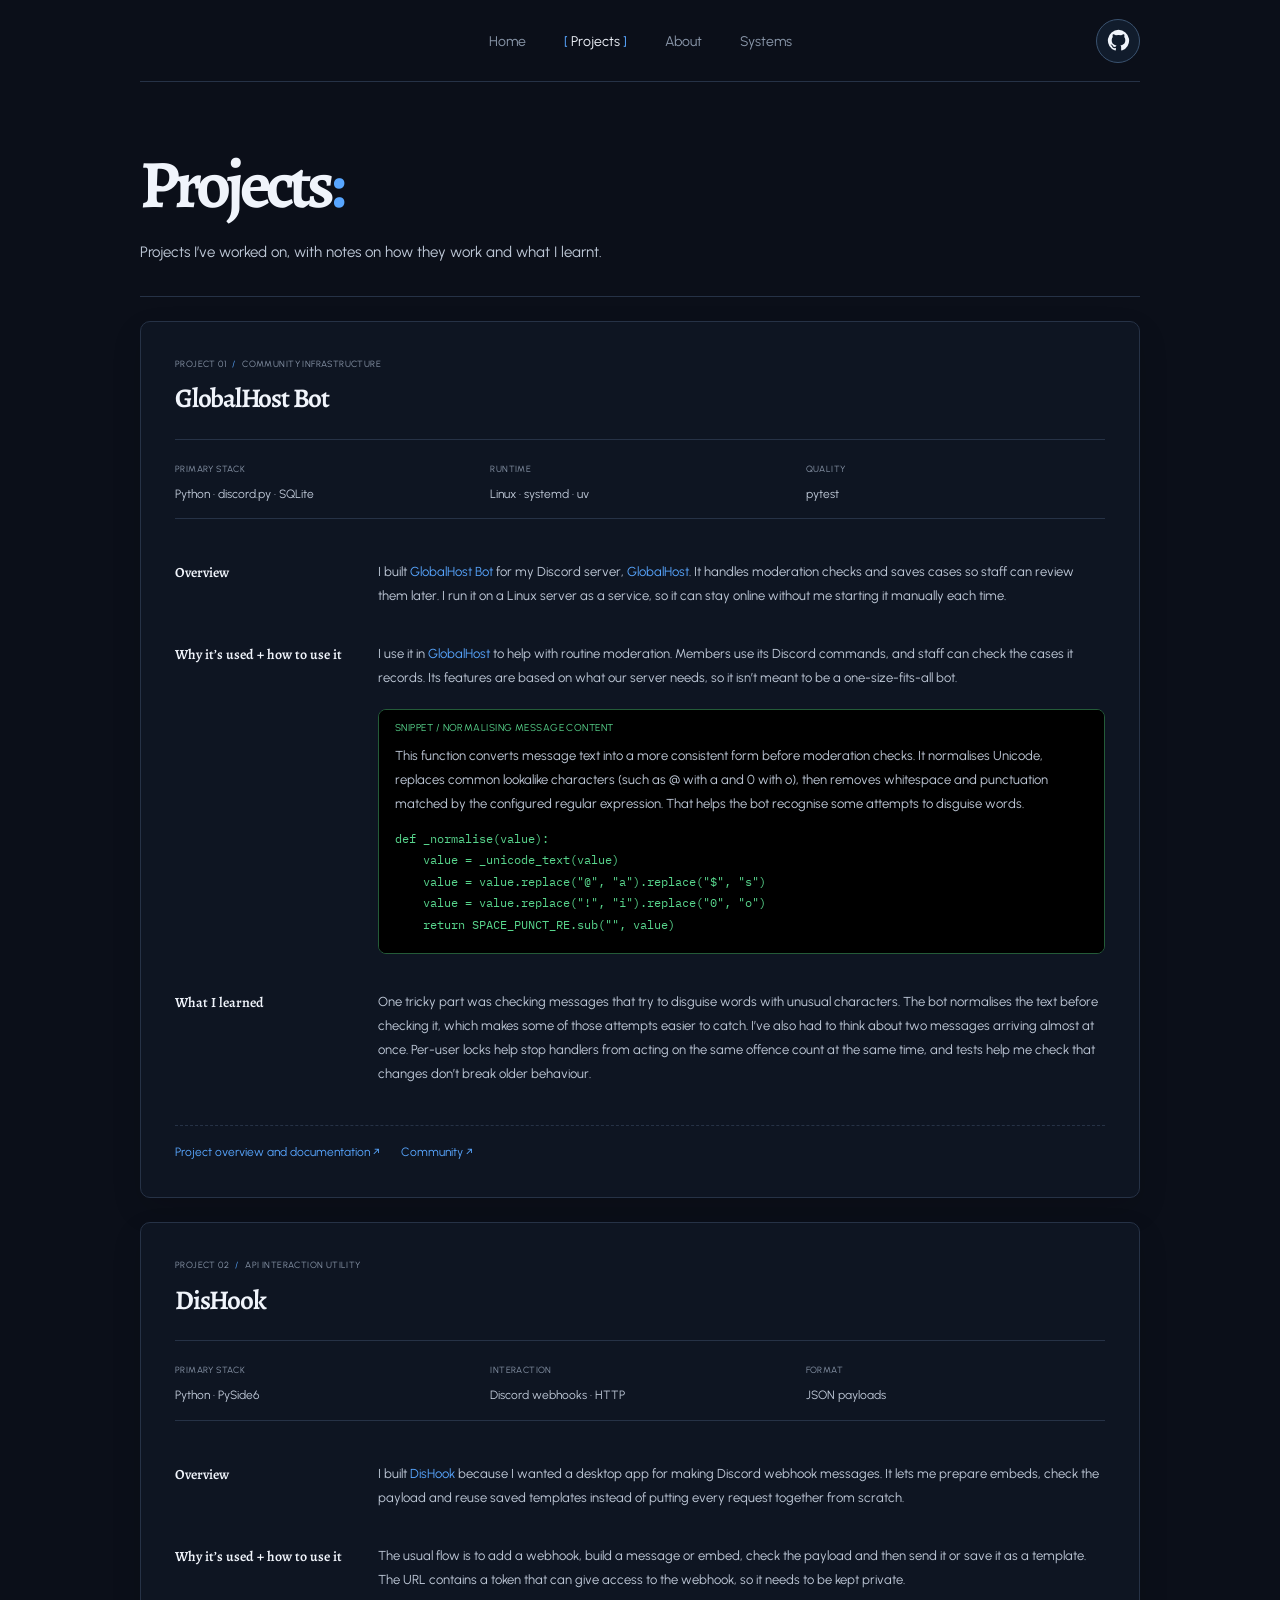
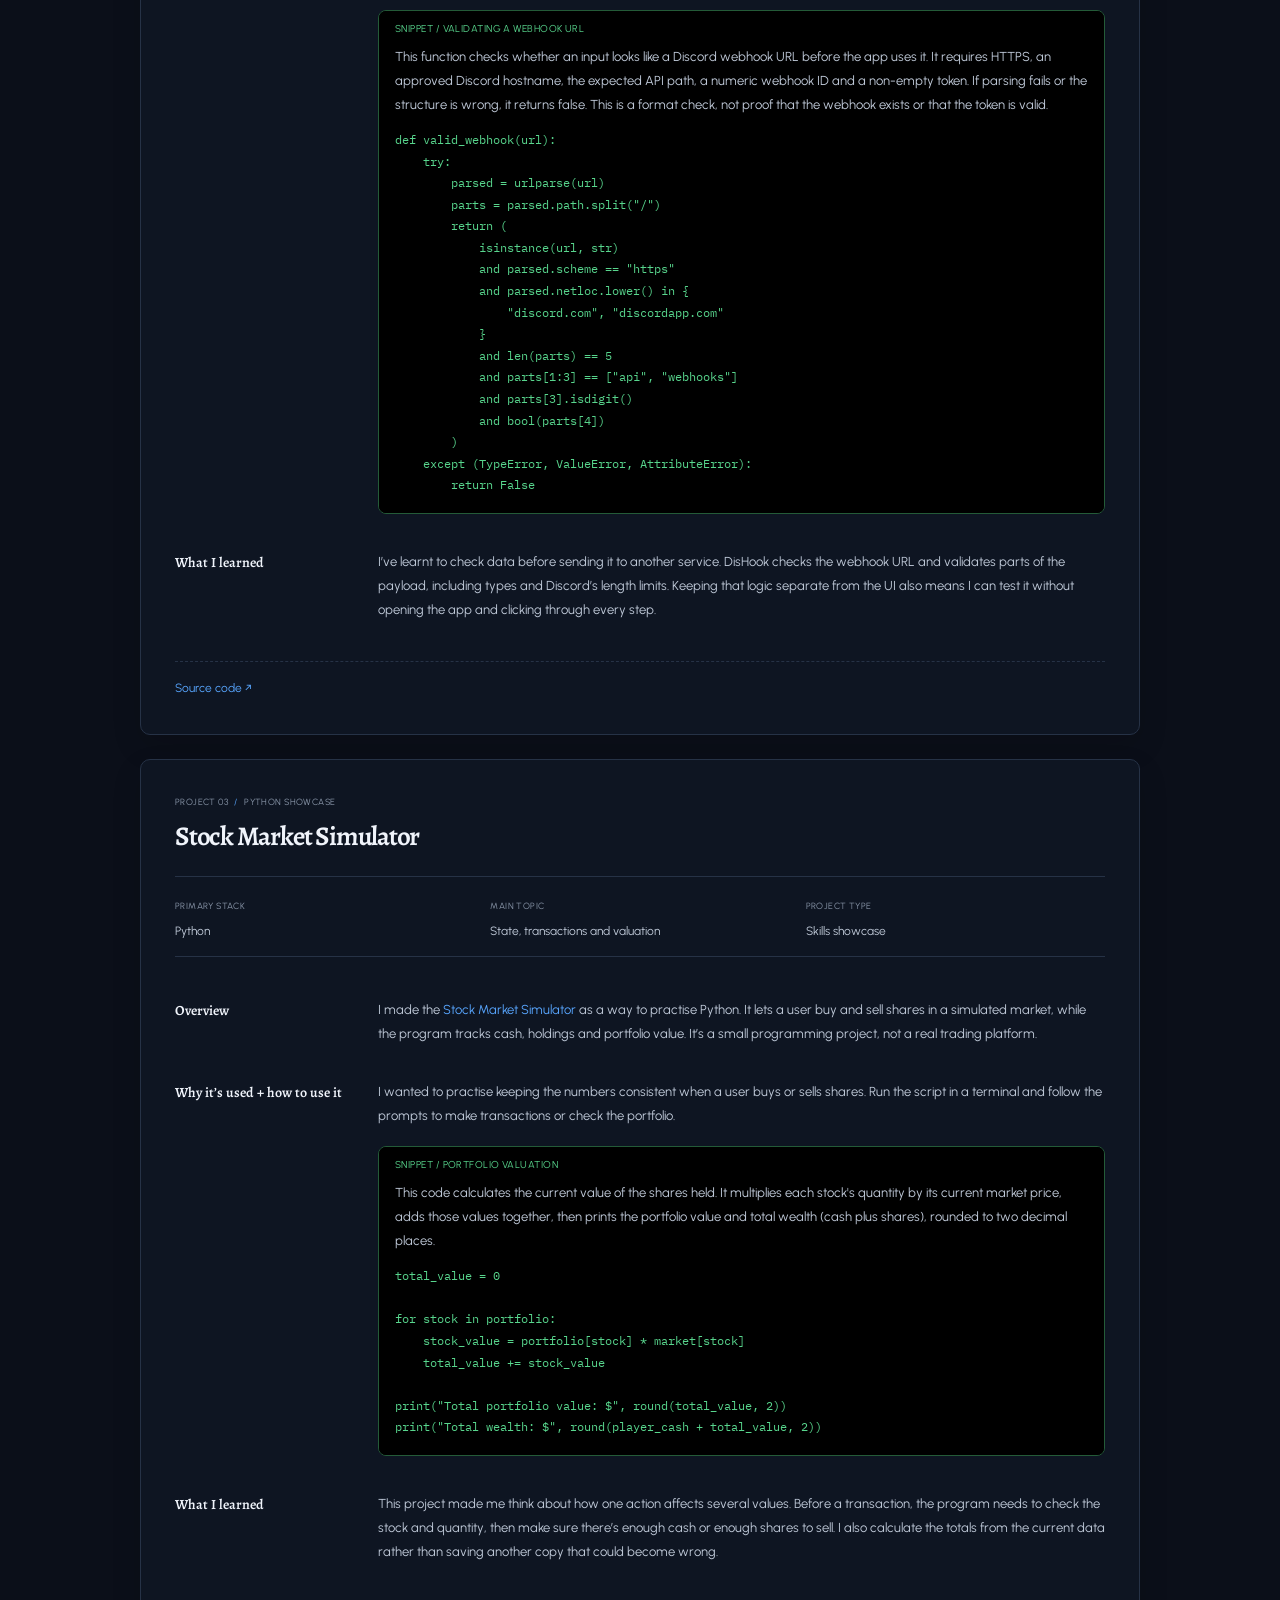
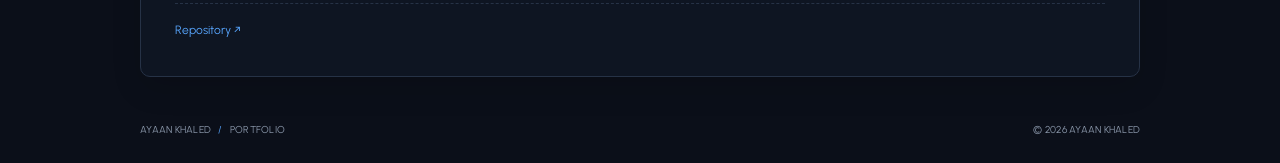
==== projects.html @ e9dd4cc4 "finished coding the portfolio" ====
<!doctype html>
<html lang="en-GB">
<head>
  <meta charset="utf-8">
  <meta name="viewport" content="width=device-width, initial-scale=1">
  <meta name="theme-color" content="#0b0f19">
  <meta name="description" content="Projects built by Ayaan Khaled, including Python, backend and desktop software.">
  <title>Projects | Ayaan Khaled</title>
  <link rel="preconnect" href="https://fonts.googleapis.com">
  <link rel="preconnect" href="https://fonts.gstatic.com" crossorigin>
  <link href="https://fonts.googleapis.com/css2?family=IBM+Plex+Mono:wght@400;500;600;700&family=Alegreya:wght@400;500;600;700;800;900&family=Urbanist:wght@400;500;600;700&display=swap" rel="stylesheet">
  <link href="https://api.fontshare.com/v2/css?f[]=satoshi@400,500,600,700&display=swap" rel="stylesheet">
  <link rel="stylesheet" href="style.css?v=19">
  <script src="script.js" defer></script>
</head>
<body>
  <div class="site-shell">
    <header class="site-header">
      <button class="menu-toggle" aria-label="Toggle navigation" aria-expanded="false" aria-controls="site-nav">Menu</button>
      <nav class="site-nav" id="site-nav" aria-label="Main navigation">
        <a href="index.html">Home</a>
        <a href="projects.html" aria-current="page">Projects</a>
        <a href="about.html">About</a>
        <a href="systems.html">Systems</a>
      </nav>
      <a class="github-orb" href="https://github.com/4Y44N-KH4L3D" target="_blank" rel="noreferrer" aria-label="GitHub profile" title="GitHub"><svg viewBox="0 0 24 24" aria-hidden="true" focusable="false"><path fill="currentColor" d="M12 .9a11.1 11.1 0 0 0-3.51 21.63c.55.1.76-.24.76-.53v-2.08c-3.1.67-3.75-1.32-3.75-1.32-.5-1.29-1.24-1.63-1.24-1.63-1.01-.69.08-.68.08-.68 1.12.08 1.71 1.15 1.71 1.15.99 1.7 2.6 1.21 3.23.93.1-.72.39-1.21.71-1.49-2.47-.28-5.07-1.24-5.07-5.5 0-1.21.43-2.2 1.15-2.98-.12-.28-.5-1.42.11-2.95 0 0 .94-.3 3.05 1.14a10.6 10.6 0 0 1 5.55 0c2.11-1.44 3.05-1.14 3.05-1.14.61 1.53.23 2.67.11 2.95.72.78 1.15 1.77 1.15 2.98 0 4.27-2.6 5.21-5.08 5.49.4.35.76 1.02.76 2.06V22c0 .29.2.63.77.52A11.1 11.1 0 0 0 12 .9Z"/></svg></a>
    </header>
    <main>
      <section class="page-heading">
        <h1>Projects<span class="title-slash">:</span></h1>
        <p>Projects I’ve worked on, with notes on how they work and what I learnt.</p>
      </section>
      <section class="project-log" id="globalhost">
        <div class="project-log-header"><div><p class="project-id">PROJECT 01 <span>/</span> COMMUNITY INFRASTRUCTURE</p><h2><a class="project-title-link" href="https://github.com/4Y44N-KH4L3D/GlobalHost-Bot-Showcase" target="_blank" rel="noreferrer">GlobalHost Bot</a></h2></div></div>
        <div class="project-meta">
          <div><span>PRIMARY STACK</span><p>Python · discord.py · SQLite</p></div>
          <div><span>RUNTIME</span><p>Linux · systemd · uv</p></div>
          <div><span>QUALITY</span><p>pytest</p></div>
        </div>
        <div class="technical-entry"><h3>Overview</h3><p>I built <a href="https://github.com/4Y44N-KH4L3D/GlobalHost-Bot-Showcase" target="_blank" rel="noreferrer">GlobalHost Bot</a> for my Discord server, <a href="https://discord.gg/34JS9ycfhA" target="_blank" rel="noreferrer">GlobalHost</a>. It handles moderation checks and saves cases so staff can review them later. I run it on a Linux server as a service, so it can stay online without me starting it manually each time.</p></div>
        <div class="technical-entry"><h3>Why it’s used + how to use it</h3><div><p>I use it in <a href="https://discord.gg/34JS9ycfhA" target="_blank" rel="noreferrer">GlobalHost</a> to help with routine moderation. Members use its Discord commands, and staff can check the cases it records. Its features are based on what our server needs, so it isn’t meant to be a one-size-fits-all bot.</p><div class="snippet-window"><div class="snippet-heading">SNIPPET / NORMALISING MESSAGE CONTENT</div><p class="snippet-explanation">This function converts message text into a more consistent form before moderation checks. It normalises Unicode, replaces common lookalike characters (such as @ with a and 0 with o), then removes whitespace and punctuation matched by the configured regular expression. That helps the bot recognise some attempts to disguise words.</p><pre class="code-sample"><code>def _normalise(value):
    value = _unicode_text(value)
    value = value.replace("@", "a").replace("$", "s")
    value = value.replace("!", "i").replace("0", "o")
    return SPACE_PUNCT_RE.sub("", value)</code></pre></div></div></div>
        <div class="technical-entry"><h3>What I learned</h3><p>One tricky part was checking messages that try to disguise words with unusual characters. The bot normalises the text before checking it, which makes some of those attempts easier to catch. I’ve also had to think about two messages arriving almost at once. Per-user locks help stop handlers from acting on the same offence count at the same time, and tests help me check that changes don’t break older behaviour.</p></div>
        <div class="project-links"><a href="https://github.com/4Y44N-KH4L3D/GlobalHost-Bot-Showcase" target="_blank" rel="noreferrer">Project overview and documentation <span aria-hidden="true">↗</span></a><a href="https://discord.gg/34JS9ycfhA" target="_blank" rel="noreferrer">Community <span aria-hidden="true">↗</span></a></div>
      </section>
      <section class="project-log" id="dishook">
        <div class="project-log-header"><div><p class="project-id">PROJECT 02 <span>/</span> API INTERACTION UTILITY</p><h2><a class="project-title-link" href="https://github.com/4Y44N-KH4L3D/DisHook" target="_blank" rel="noreferrer">DisHook</a></h2></div></div>
        <div class="project-meta">
          <div><span>PRIMARY STACK</span><p>Python · PySide6</p></div>
          <div><span>INTERACTION</span><p>Discord webhooks · HTTP</p></div>
          <div><span>FORMAT</span><p>JSON payloads</p></div>
        </div>
        <div class="technical-entry"><h3>Overview</h3><p>I built <a href="https://github.com/4Y44N-KH4L3D/DisHook" target="_blank" rel="noreferrer">DisHook</a> because I wanted a desktop app for making Discord webhook messages. It lets me prepare embeds, check the payload and reuse saved templates instead of putting every request together from scratch.</p></div>
        <div class="technical-entry"><h3>Why it’s used + how to use it</h3><div><p>The usual flow is to add a webhook, build a message or embed, check the payload and then send it or save it as a template. The URL contains a token that can give access to the webhook, so it needs to be kept private.</p><div class="snippet-window"><div class="snippet-heading">SNIPPET / VALIDATING A WEBHOOK URL</div><p class="snippet-explanation">This function checks whether an input looks like a Discord webhook URL before the app uses it. It requires HTTPS, an approved Discord hostname, the expected API path, a numeric webhook ID and a non-empty token. If parsing fails or the structure is wrong, it returns false. This is a format check, not proof that the webhook exists or that the token is valid.</p><pre class="code-sample"><code>def valid_webhook(url):
    try:
        parsed = urlparse(url)
        parts = parsed.path.split("/")
        return (
            isinstance(url, str)
            and parsed.scheme == "https"
            and parsed.netloc.lower() in {
                "discord.com", "discordapp.com"
            }
            and len(parts) == 5
            and parts[1:3] == ["api", "webhooks"]
            and parts[3].isdigit()
            and bool(parts[4])
        )
    except (TypeError, ValueError, AttributeError):
        return False</code></pre></div></div></div>
        <div class="technical-entry"><h3>What I learned</h3><p>I’ve learnt to check data before sending it to another service. DisHook checks the webhook URL and validates parts of the payload, including types and Discord’s length limits. Keeping that logic separate from the UI also means I can test it without opening the app and clicking through every step.</p></div>
        <div class="project-links"><a href="https://github.com/4Y44N-KH4L3D/DisHook" target="_blank" rel="noreferrer">Source code <span aria-hidden="true">↗</span></a></div>
      </section>
      <section class="project-log" id="market-simulator">
        <div class="project-log-header"><div><p class="project-id">PROJECT 03 <span>/</span> PYTHON SHOWCASE</p><h2><a class="project-title-link" href="https://github.com/4Y44N-KH4L3D/Stock-Market-Simulator" target="_blank" rel="noreferrer">Stock Market Simulator</a></h2></div></div>
        <div class="project-meta">
          <div><span>PRIMARY STACK</span><p>Python</p></div>
          <div><span>MAIN TOPIC</span><p>State, transactions and valuation</p></div>
          <div><span>PROJECT TYPE</span><p>Skills showcase</p></div>
        </div>
        <div class="technical-entry"><h3>Overview</h3><p>I made the <a href="https://github.com/4Y44N-KH4L3D/Stock-Market-Simulator" target="_blank" rel="noreferrer">Stock Market Simulator</a> as a way to practise Python. It lets a user buy and sell shares in a simulated market, while the program tracks cash, holdings and portfolio value. It’s a small programming project, not a real trading platform.</p></div>
        <div class="technical-entry"><h3>Why it’s used + how to use it</h3><div><p>I wanted to practise keeping the numbers consistent when a user buys or sells shares. Run the script in a terminal and follow the prompts to make transactions or check the portfolio.</p><div class="snippet-window"><div class="snippet-heading">SNIPPET / PORTFOLIO VALUATION</div><p class="snippet-explanation">This code calculates the current value of the shares held. It multiplies each stock's quantity by its current market price, adds those values together, then prints the portfolio value and total wealth (cash plus shares), rounded to two decimal places.</p><pre class="code-sample"><code>total_value = 0

for stock in portfolio:
    stock_value = portfolio[stock] * market[stock]
    total_value += stock_value

print("Total portfolio value: $", round(total_value, 2))
print("Total wealth: $", round(player_cash + total_value, 2))</code></pre></div></div></div>
        <div class="technical-entry"><h3>What I learned</h3><p>This project made me think about how one action affects several values. Before a transaction, the program needs to check the stock and quantity, then make sure there’s enough cash or enough shares to sell. I also calculate the totals from the current data rather than saving another copy that could become wrong.</p></div>
        <div class="project-links"><a href="https://github.com/4Y44N-KH4L3D/Stock-Market-Simulator" target="_blank" rel="noreferrer">Repository <span aria-hidden="true">↗</span></a></div>
      </section>
    </main>
    <footer class="site-footer">
      <span>AYAAN KHALED <span class="footer-separator">/</span> PORTFOLIO</span>
      <span>© <span id="year">2026</span> AYAAN KHALED</span>
    </footer>
  </div>
</body>
</html>
---- style.css ----
:root {
  color-scheme: dark;
  --canvas: #0b0f19;
  --surface: #101827;
  --ink: #f0f4fb;
  --body: #c0cad9;
  --muted: #8b98ab;
  --line: #263246;
  --accent: #58a6ff;
  --accent-dim: #183a5b;
  --mono: "IBM Plex Mono", "SFMono-Regular", Consolas, monospace;
  --sans: "Urbanist", -apple-system, BlinkMacSystemFont, "Segoe UI", sans-serif;
  --display: "Alegreya", Georgia, serif;
}
* { box-sizing: border-box; }
html { scroll-behavior: smooth; scroll-padding-top: 82px; }
body {
  margin: 0;
  background: var(--canvas);
  color: var(--ink);
  font: 15px/1.75 var(--sans);
  -webkit-font-smoothing: antialiased;
}
a { color: var(--accent); text-decoration: none; text-underline-offset: 4px; }
a:hover { color: var(--ink); text-decoration: underline; text-decoration-color: var(--accent); }
a:focus-visible, button:focus-visible { outline: 2px solid var(--accent); outline-offset: 4px; }
.site-shell { width: min(100% - 48px, 980px); margin: 0 auto; }
.site-header {
  position: relative;
  min-height: 88px;
  display: flex;
  align-items: center;
  justify-content: space-between;
  gap: 22px;
  border-bottom: 1px solid var(--line);
}
.wordmark {
  color: var(--ink);
  text-decoration: none;
  font: 700 12px/1.4 var(--sans);
  letter-spacing: -.04em;
  white-space: nowrap;
}
.wordmark span { color: var(--accent); padding: 0 2px; }
.site-nav {
  position: absolute;
  left: 50%;
  top: 50%;
  transform: translate(-50%, -50%);
  display: flex;
  align-items: center;
  justify-content: center;
  gap: 34px;
  margin: 0;
}
.site-nav a {
  color: var(--muted);
  font: 14px/1.5 var(--sans);
  white-space: nowrap;
  padding: 8px 2px;
}
.github-orb {
  position: absolute;
  top: 50%;
  right: 0;
  transform: translateY(-50%);
  display: inline-flex;
  align-items: center;
  justify-content: center;
  width: 44px;
  height: 44px;
  margin-left: auto;
  border: 1px solid #3a526f;
  border-radius: 50%;
  background: #111c2c;
  color: var(--ink);
  transition: background .18s ease, border-color .18s ease, color .18s ease;
}
.github-orb svg { display: block; width: 23px; height: 23px; flex: 0 0 auto; }
.github-orb:hover {
  background: var(--accent-dim);
  border-color: var(--accent);
  color: var(--ink);
  text-decoration: none;
  transform: translateY(-50%);
}
.site-nav a {
  color: var(--muted);
  font: 14px/1.5 var(--sans);
  white-space: nowrap;
}
.site-nav a:hover, .site-nav a[aria-current="page"] { color: var(--ink); text-decoration: none; }
.site-nav a[aria-current="page"]::before { content: "["; color: var(--accent); margin-right: 3px; }
.site-nav a[aria-current="page"]::after { content: "]"; color: var(--accent); margin-left: 3px; }
.menu-toggle {
  display: none;
  border: 1px solid var(--line);
  padding: 6px 10px;
  background: transparent;
  color: var(--ink);
  font: 11px var(--sans);
  cursor: pointer;
}
.intro {
  min-height: calc(100svh - 66px);
  display: flex;
  flex-direction: column;
  align-items: center;
  justify-content: center;
  padding: 64px 0 76px;
  text-align: center;
}
.eyebrow, .project-id, .section-label, .runtime dt, .project-meta > div > span {
  color: var(--muted);
  font: 10px/1.7 var(--sans);
  letter-spacing: .045em;
}
.eyebrow { display: flex; align-items: center; gap: 9px; margin: 0 0 23px; }
.status-dot {
  display: inline-block;
  flex: 0 0 auto;
  width: 7px;
  height: 7px;
  border-radius: 50%;
  background: var(--accent);
  box-shadow: 0 0 0 3px var(--accent-dim);
}
.intro h1, .page-heading h1 {
  margin: 0;
  font: 700 clamp(42px, 7vw, 68px)/1.12 var(--display);
  letter-spacing: -.075em;
}
.title-slash { color: var(--accent); }
.intro-grid {
  display: block;
  width: 100%;
  margin-top: 26px;
}
.intro-text {
  max-width: 790px;
  margin: 0 auto;
  color: var(--body);
  font-size: clamp(19px, 2.3vw, 23px);
  line-height: 1.8;
}
.runtime { margin: 0; border-top: 1px solid var(--line); }
.runtime > div { display: grid; grid-template-columns: 100px minmax(0, 1fr); gap: 12px; padding: 9px 0; border-bottom: 1px solid var(--line); }
.runtime dt { margin: 0; font-size: 9px; }
.runtime dd { margin: 0; color: var(--body); font-size: 11px; }
.status-text { color: var(--accent); }
.intro-actions {
  display: flex;
  flex-wrap: wrap;
  align-items: center;
  justify-content: center;
  gap: 14px;
  margin-top: 34px;
}
.primary-link, .secondary-link {
  display: inline-flex;
  align-items: center;
  justify-content: center;
  gap: 16px;
  min-height: 48px;
  padding: 12px 19px;
  border: 1px solid var(--accent);
  font: 600 13px/1.5 var(--sans);
  transition: background-color .15s ease, color .15s ease, border-color .15s ease;
}
.primary-link { background: var(--accent); color: #07111f; }
.primary-link:hover { background: #80bdff; border-color: #80bdff; color: #07111f; text-decoration: none; }
.primary-link span, .secondary-link span { font-size: 17px; }
.secondary-link { background: transparent; color: var(--ink); }
.secondary-link:hover { background: var(--accent-dim); color: var(--ink); text-decoration: none; }
.text-link { font: 11px/1.8 var(--sans); }
.text-link span { color: var(--accent); padding-left: 5px; }
.muted-link { color: var(--muted); }
.ledger-section {
  display: grid;
  grid-template-columns: 175px minmax(0, 1fr);
  gap: 26px;
  padding: 29px 0 35px;
  border-top: 1px solid var(--line);
}
.section-label { display: flex; align-items: baseline; gap: 13px; color: var(--ink); }
.section-label h2 { margin: 0; font: 600 12px/1.7 var(--display); letter-spacing: .015em; }
.line-number { color: var(--accent); }
.section-body { min-width: 0; }
.about-copy { max-width: 650px; }
.about-copy p { margin: 0 0 14px; color: var(--body); font-size: 13px; line-height: 1.95; }
.about-copy p:last-child { margin-bottom: 0; }
.system-row {
  display: grid;
  grid-template-columns: 125px minmax(0, 1fr);
  gap: 15px;
  padding: 12px 0;
  border-top: 1px solid var(--line);
}
.system-row:last-of-type { border-bottom: 1px solid var(--line); }
.system-row h3 { margin: 2px 0 0; color: var(--muted); font: 10px/1.8 var(--sans); font-weight: 400; }
.system-row p { display: flex; flex-wrap: wrap; gap: 6px; margin: 0; }
code {
  color: #dbe8f8;
  font: 11px/1.6 var(--mono);
}
.system-row code {
  display: inline-block;
  padding: 2px 5px;
  border: 1px solid #26384e;
  background: #0e1726;
}
.systems-note { margin: 12px 0 0; color: var(--muted); font-size: 11px; }
.work-entry {
  display: grid;
  grid-template-columns: 100px minmax(135px, .8fr) minmax(0, 1fr) 22px;
  align-items: baseline;
  gap: 14px;
  padding: 15px 0;
  border-top: 1px solid var(--line);
  color: var(--ink);
}
.work-entry:last-of-type { border-bottom: 1px solid var(--line); }
.work-entry:hover { background: #0e1726; text-decoration: none; }
.work-index, .work-detail { color: var(--muted); font: 10px/1.7 var(--sans); }
.work-name { font-family: var(--display); font-size: 14px; font-weight: 600; }
.work-arrow { color: var(--accent); font: 12px var(--sans); text-align: right; }
.all-work { margin: 18px 0 0; }
.page-heading { padding: 54px 0 32px; border-bottom: 1px solid var(--line); }
.page-heading .eyebrow { margin-bottom: 17px; }
.page-heading > p:last-child { max-width: 630px; margin: 17px 0 0; color: var(--body); font-size: 13px; line-height: 1.9; }
.project-log {
  margin: 24px 0;
  padding: 28px;
  border: 1px solid var(--line);
  border-radius: 14px;
  background: #0e1522;
  box-shadow: 0 12px 30px rgba(0, 0, 0, .12);
  scroll-margin-top: 20px;
}
.project-title-link { color: var(--ink); }
.project-title-link:hover { color: var(--accent); text-decoration: none; }
.project-log-header { display: flex; justify-content: space-between; align-items: flex-start; gap: 24px; }
.project-id { margin: 0 0 10px; font-size: 9px; }
.project-id span { color: var(--accent); padding: 0 4px; }
.project-log-header h2 { margin: 0; font: 650 clamp(20px, 3vw, 27px)/1.3 var(--display); letter-spacing: -.045em; }
.project-meta {
  display: grid;
  grid-template-columns: repeat(3, minmax(0, 1fr));
  gap: 20px;
  margin: 24px 0 27px;
  padding: 13px 0;
  border-top: 1px solid var(--line);
  border-bottom: 1px solid var(--line);
}
.project-meta > div > span { font-size: 9px; }
.project-meta p { margin: 4px 0 0; color: var(--body); font: 11px/1.8 var(--sans); }
.technical-entry {
  display: grid;
  grid-template-columns: 175px minmax(0, 1fr);
  gap: 26px;
  padding: 15px 0;
}
.technical-entry h3 { margin: 0; color: var(--ink); font: 600 13px/1.8 var(--display); }
.technical-entry h3 span { display: inline-block; margin-right: 7px; color: var(--accent); }
.technical-entry p, .technical-entry ul { margin: 0; color: var(--body); font-size: 12px; line-height: 1.95; }
.technical-entry ul { padding-left: 17px; }
.technical-entry li { margin: 0 0 8px; padding-left: 4px; }
.technical-entry li:last-child { margin-bottom: 0; }
.technical-entry strong { color: var(--ink); font-weight: 600; }

.snippet-window {
  grid-column: 1 / -1;
  width: 100%;
  min-width: 0;
  margin: 18px 0 2px;
  overflow-x: auto;
  border: 1px solid #245b38;
  border-radius: 8px;
  background: #000;
  box-shadow: none;
}
.snippet-explanation {
  margin: 0;
  padding: 8px 16px 0;
  color: #c0cad9;
  background: #000;
  font: 12px/1.8 var(--sans);
}
.snippet-heading {
  padding: 10px 16px 0;
  background: #000;
  color: #58d68d;
  font: 10px/1.6 var(--sans);
  letter-spacing: .045em;
}
.code-sample {
  width: 100%;
  max-width: 100%;
  margin: 0;
  padding: 12px 16px 17px;
  overflow-x: auto;
  color: #58d68d;
  background: #000;
  font: 12px/1.9 var(--mono);
  tab-size: 4;
  scrollbar-color: #245b38 #000;
}
.code-sample code {
  display: block;
  min-width: max-content;
  color: #58d68d;
  font: inherit;
  white-space: pre;
}
.code-sample code::selection { background: #17472b; }
.technical-entry > p + p { margin-top: 10px; }

.project-links { display: flex; flex-wrap: wrap; gap: 12px 25px; margin: 22px 0 0; padding-top: 16px; border-top: 1px dashed var(--line); font: 11px/1.8 var(--sans); }
.project-links a span { color: var(--accent); }
.site-footer {
  display: flex;
  justify-content: space-between;
  gap: 16px;
  padding: 17px 0 24px;
  color: var(--muted);
  font: 9px/1.8 var(--sans);
  letter-spacing: .025em;
}
.footer-separator { color: var(--accent); padding: 0 5px; }
@media (max-width: 760px) {
  .site-shell { width: min(100% - 34px, 980px); }
  .site-header { position: relative; min-height: 70px; }
  .menu-toggle { display: block; }
  .site-nav {
    display: none;
    position: absolute;
    z-index: 5;
    top: 57px;
    left: 0;
    right: auto;
    transform: none;
    min-width: 190px;
    padding: 8px 13px;
    flex-direction: column;
    align-items: stretch;
    gap: 0;
    background: var(--surface);
    border: 1px solid var(--line);
  }
  .site-nav.is-open { display: flex; }
  .site-nav a { padding: 11px 0; font-size: 13px; }
  .github-orb { width: 40px; height: 40px; right: 0; }
  .intro { min-height: calc(100svh - 67px); padding: 50px 0 60px; }
  .intro h1, .page-heading h1 { font-size: clamp(34px, 9vw, 48px); overflow-wrap: anywhere; }
  .intro-grid { grid-template-columns: 1fr; gap: 25px; margin-top: 21px; }
  .runtime { max-width: 440px; }
  .ledger-section { grid-template-columns: 1fr; gap: 15px; padding: 24px 0 29px; }
  .work-entry { grid-template-columns: 80px minmax(0, 1fr) 20px; gap: 9px; }
  .work-detail { grid-column: 2; grid-row: 2; }
  .work-arrow { grid-column: 3; grid-row: 1 / span 2; }
  .page-heading { padding: 42px 0 25px; }
  .project-log { margin: 18px 0; padding: 20px 16px; border-radius: 12px; }
  .project-meta { grid-template-columns: 1fr; gap: 10px; }
  .technical-entry { grid-template-columns: 1fr; gap: 7px; }
}
@media (max-width: 420px) {
  .project-log-header { flex-direction: column; gap: 10px; }
  .system-row { grid-template-columns: 1fr; gap: 6px; }
  .site-footer { flex-direction: column; gap: 5px; }
}
@media (prefers-reduced-motion: reduce) {
  html { scroll-behavior: auto; }
}

/* Layout refinements: readable type, steadier spacing and small-screen support */
:root {
  --content-measure: 70ch;
}
body {
  font-size: 16px;
  line-height: 1.7;
}
.site-shell {
  width: min(100% - 56px, 1000px);
}
.site-header {
  min-height: 82px;
}
.site-nav {
  gap: clamp(20px, 3vw, 34px);
}
.intro {
  min-height: calc(100svh - 82px);
  padding: clamp(52px, 8vh, 88px) 0;
}
.intro-text {
  max-width: 34em;
  font-size: clamp(18px, 2vw, 22px);
  line-height: 1.7;
}
.page-heading {
  padding: clamp(40px, 7vw, 64px) 0 30px;
}
.page-heading > p:last-child {
  max-width: 58ch;
  font-size: 15px;
  line-height: 1.8;
}
.ledger-section {
  grid-template-columns: minmax(130px, 175px) minmax(0, 1fr);
  gap: clamp(20px, 3vw, 30px);
  padding: 32px 0 38px;
}
.about-copy p {
  font-size: 14px;
  line-height: 1.85;
}
.system-row {
  grid-template-columns: minmax(105px, 125px) minmax(0, 1fr);
  gap: 18px;
  padding: 14px 0;
}
.system-row h3 {
  font-size: 11px;
}
.system-row p {
  line-height: 1.8;
}
.system-row code {
  padding: 3px 7px;
  font-size: 11px;
}
.project-log {
  margin: 24px 0;
  padding: clamp(22px, 3.5vw, 34px);
  border-radius: 10px;
}
.project-meta {
  gap: 16px;
  margin: 22px 0 24px;
}
.project-meta p {
  font-size: 12px;
}
.technical-entry {
  grid-template-columns: minmax(135px, 175px) minmax(0, 1fr);
  gap: clamp(18px, 3vw, 28px);
  padding: 17px 0;
}
.technical-entry h3 {
  font-size: 14px;
}
.technical-entry p,
.technical-entry ul {
  font-size: 13px;
  line-height: 1.85;
}
.snippet-explanation {
  font-size: 13px;
  line-height: 1.75;
}
.code-sample {
  font-size: 12px;
  line-height: 1.8;
}
.project-links {
  font-size: 12px;
  gap: 12px 22px;
}
.site-footer {
  padding-top: 20px;
  font-size: 10px;
}

/* Tablet */
@media (max-width: 900px) {
  .site-shell {
    width: min(100% - 44px, 1000px);
  }
  .site-nav {
    gap: 22px;
  }
  .project-meta {
    grid-template-columns: repeat(3, minmax(0, 1fr));
    gap: 12px;
  }
  .technical-entry {
    grid-template-columns: 145px minmax(0, 1fr);
    gap: 20px;
  }
}

/* Mobile */
@media (max-width: 760px) {
  html {
    scroll-padding-top: 20px;
  }
  .site-shell {
    width: calc(100% - 36px);
  }
  .site-header {
    min-height: 68px;
    gap: 12px;
  }
  .menu-toggle {
    min-height: 40px;
    padding: 8px 12px;
    font-size: 12px;
  }
  .site-nav {
    top: calc(100% - 1px);
    left: 0;
    right: 0;
    min-width: 0;
    padding: 7px 14px;
    gap: 0;
    border-radius: 0 0 4px 4px;
    box-shadow: 0 12px 24px rgb(0 0 0 / 22%);
  }
  .site-nav a {
    min-height: 42px;
    display: flex;
    align-items: center;
    font-size: 14px;
    border-bottom: 1px solid var(--line);
  }
  .site-nav a:last-child {
    border-bottom: 0;
  }
  .github-orb {
    width: 40px;
    height: 40px;
  }
  .intro {
    min-height: calc(100svh - 68px);
    padding: 48px 0 58px;
    text-align: left;
    align-items: flex-start;
  }
  .eyebrow {
    margin-bottom: 18px;
    font-size: 10px;
  }
  .intro h1,
  .page-heading h1 {
    font-size: clamp(38px, 10vw, 54px);
    line-height: 1.06;
    letter-spacing: -.06em;
    overflow-wrap: normal;
  }
  .intro-grid {
    margin-top: 20px;
  }
  .intro-text {
    max-width: 34ch;
    margin: 0;
    font-size: clamp(18px, 4.7vw, 21px);
    line-height: 1.65;
  }
  .page-heading {
    padding: 38px 0 24px;
  }
  .page-heading .eyebrow {
    margin-bottom: 14px;
  }
  .page-heading > p:last-child {
    margin-top: 13px;
    font-size: 14px;
    line-height: 1.75;
  }
  .ledger-section {
    grid-template-columns: minmax(0, 1fr);
    gap: 12px;
    padding: 23px 0 27px;
  }
  .section-label h2 {
    font-size: 13px;
  }
  .about-copy p {
    font-size: 14px;
    line-height: 1.8;
    margin-bottom: 13px;
  }
  .system-row {
    grid-template-columns: minmax(88px, 112px) minmax(0, 1fr);
    gap: 12px;
    padding: 12px 0;
  }
  .system-row p {
    font-size: 13px;
  }
  .work-entry {
    grid-template-columns: 70px minmax(0, 1fr) 18px;
    gap: 8px;
    padding: 14px 0;
  }
  .work-index,
  .work-detail {
    font-size: 10px;
  }
  .work-name {
    font-size: 15px;
  }
  .project-log {
    margin: 17px 0;
    padding: 20px 16px;
    border-radius: 6px;
  }
  .project-log-header h2 {
    font-size: clamp(22px, 6vw, 27px);
  }
  .project-meta {
    grid-template-columns: minmax(0, 1fr);
    gap: 11px;
    margin: 19px 0 18px;
    padding: 13px 0;
  }
  .project-meta p {
    font-size: 12px;
  }
  .technical-entry {
    grid-template-columns: minmax(0, 1fr);
    gap: 5px;
    padding: 13px 0;
  }
  .technical-entry h3 {
    font-size: 14px;
  }
  .technical-entry p,
  .technical-entry ul {
    font-size: 13px;
    line-height: 1.8;
  }
  .snippet-window {
    margin-top: 14px;
    border-radius: 4px;
  }
  .snippet-heading {
    padding: 10px 12px 0;
    font-size: 9px;
  }
  .snippet-explanation {
    padding: 8px 12px 0;
    font-size: 12px;
  }
  .code-sample {
    padding: 11px 12px 14px;
    font-size: 11px;
    line-height: 1.75;
  }
  .project-links {
    flex-direction: column;
    align-items: flex-start;
    gap: 10px;
    margin-top: 17px;
    padding-top: 14px;
    font-size: 12px;
  }
  .site-footer {
    flex-direction: column;
    gap: 5px;
    padding: 17px 0 22px;
    font-size: 9px;
  }
}

/* Narrow phones */
@media (max-width: 380px) {
  .site-shell {
    width: calc(100% - 28px);
  }
  .intro {
    padding-top: 38px;
  }
  .intro h1,
  .page-heading h1 {
    font-size: clamp(35px, 10vw, 42px);
  }
  .system-row {
    grid-template-columns: minmax(0, 1fr);
    gap: 5px;
  }
  .project-log {
    padding: 17px 12px;
  }
  .project-id {
    font-size: 8px;
    overflow-wrap: anywhere;
  }
  .code-sample {
    font-size: 10px;
  }
}

/* Respect users who prefer less motion */
@media (prefers-reduced-motion: reduce) {
  *,
  *::before,
  *::after {
    scroll-behavior: auto !important;
    transition-duration: .01ms !important;
    animation-duration: .01ms !important;
    animation-iteration-count: 1 !important;
  }
}
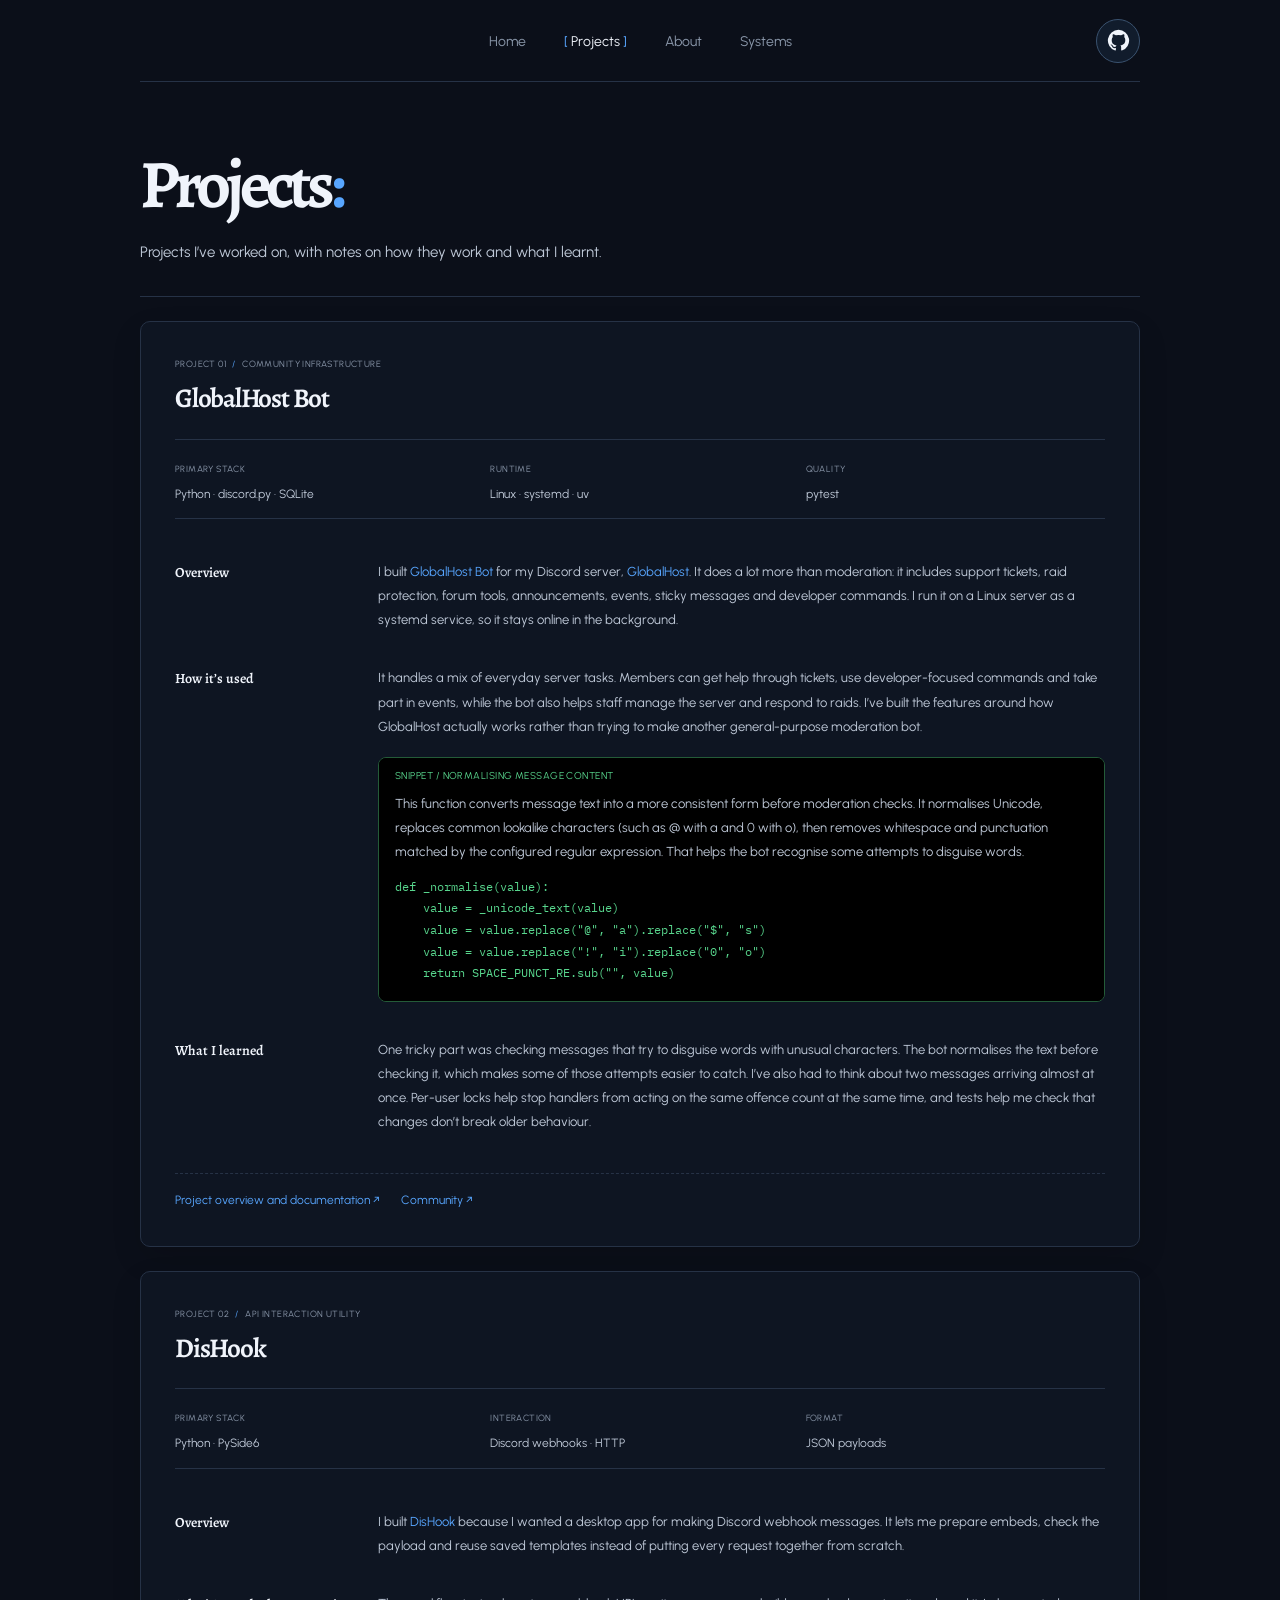
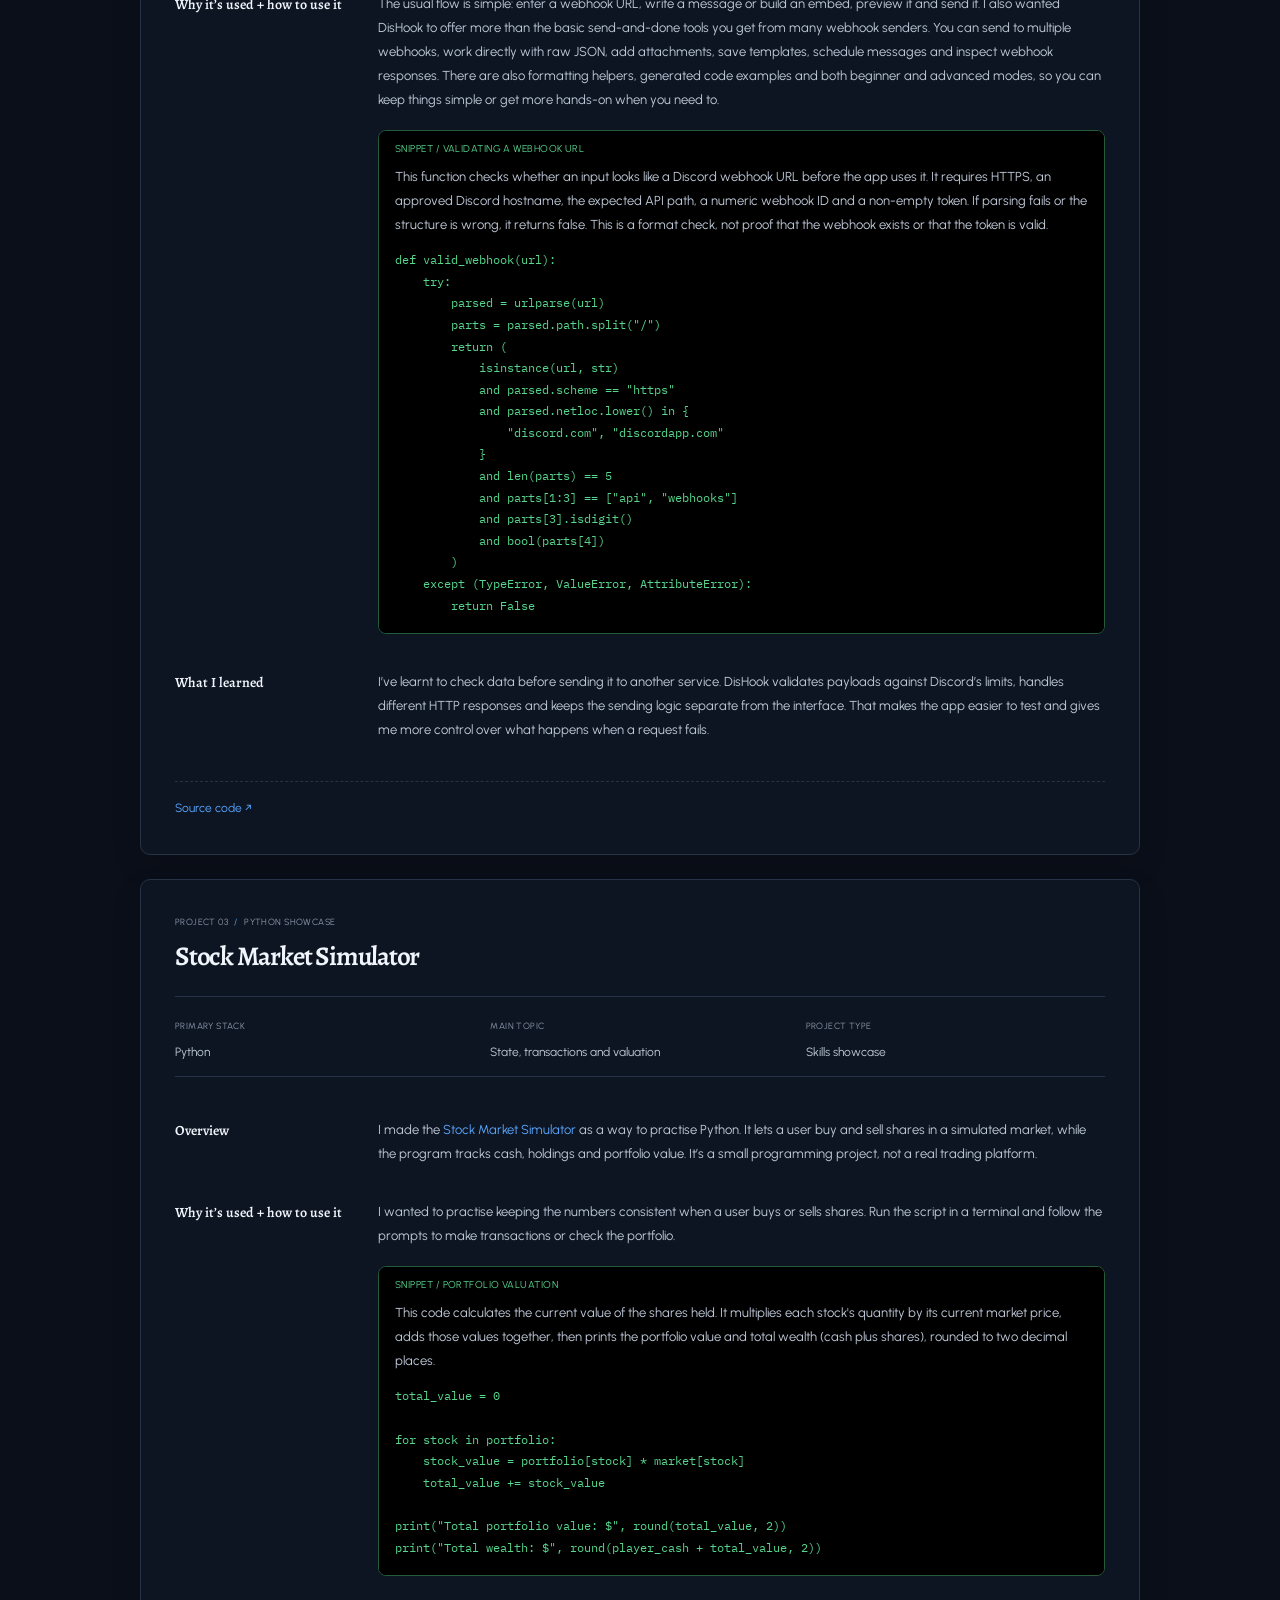
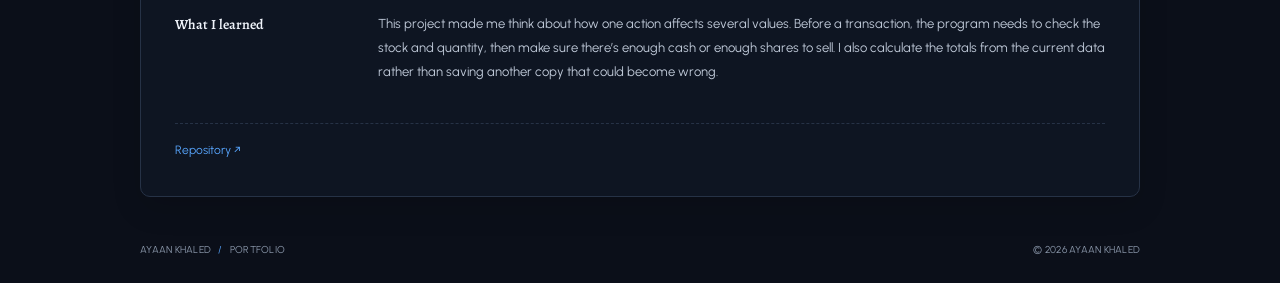
==== commit b1624302: "Improve project descriptions for GlobalHost and DisHook" ====
--- a/projects.html
+++ b/projects.html
@@ -37,8 +37,8 @@
           <div><span>RUNTIME</span><p>Linux · systemd · uv</p></div>
           <div><span>QUALITY</span><p>pytest</p></div>
         </div>
-        <div class="technical-entry"><h3>Overview</h3><p>I built <a href="https://github.com/4Y44N-KH4L3D/GlobalHost-Bot-Showcase" target="_blank" rel="noreferrer">GlobalHost Bot</a> for my Discord server, <a href="https://discord.gg/34JS9ycfhA" target="_blank" rel="noreferrer">GlobalHost</a>. It handles moderation checks and saves cases so staff can review them later. I run it on a Linux server as a service, so it can stay online without me starting it manually each time.</p></div>
-        <div class="technical-entry"><h3>Why it’s used + how to use it</h3><div><p>I use it in <a href="https://discord.gg/34JS9ycfhA" target="_blank" rel="noreferrer">GlobalHost</a> to help with routine moderation. Members use its Discord commands, and staff can check the cases it records. Its features are based on what our server needs, so it isn’t meant to be a one-size-fits-all bot.</p><div class="snippet-window"><div class="snippet-heading">SNIPPET / NORMALISING MESSAGE CONTENT</div><p class="snippet-explanation">This function converts message text into a more consistent form before moderation checks. It normalises Unicode, replaces common lookalike characters (such as @ with a and 0 with o), then removes whitespace and punctuation matched by the configured regular expression. That helps the bot recognise some attempts to disguise words.</p><pre class="code-sample"><code>def _normalise(value):
+        <div class="technical-entry"><h3>Overview</h3><p>I built <a href="https://github.com/4Y44N-KH4L3D/GlobalHost-Bot-Showcase" target="_blank" rel="noreferrer">GlobalHost Bot</a> for my Discord server, <a href="https://discord.gg/34JS9ycfhA" target="_blank" rel="noreferrer">GlobalHost</a>. It does a lot more than moderation: it includes support tickets, raid protection, forum tools, announcements, events, sticky messages and developer commands. I run it on a Linux server as a systemd service, so it stays online in the background.</p></div>
+        <div class="technical-entry"><h3>How it’s used</h3><div><p>It handles a mix of everyday server tasks. Members can get help through tickets, use developer-focused commands and take part in events, while the bot also helps staff manage the server and respond to raids. I’ve built the features around how GlobalHost actually works rather than trying to make another general-purpose moderation bot.</p><div class="snippet-window"><div class="snippet-heading">SNIPPET / NORMALISING MESSAGE CONTENT</div><p class="snippet-explanation">This function converts message text into a more consistent form before moderation checks. It normalises Unicode, replaces common lookalike characters (such as @ with a and 0 with o), then removes whitespace and punctuation matched by the configured regular expression. That helps the bot recognise some attempts to disguise words.</p><pre class="code-sample"><code>def _normalise(value):
     value = _unicode_text(value)
     value = value.replace("@", "a").replace("$", "s")
     value = value.replace("!", "i").replace("0", "o")
@@ -54,7 +54,7 @@
           <div><span>FORMAT</span><p>JSON payloads</p></div>
         </div>
         <div class="technical-entry"><h3>Overview</h3><p>I built <a href="https://github.com/4Y44N-KH4L3D/DisHook" target="_blank" rel="noreferrer">DisHook</a> because I wanted a desktop app for making Discord webhook messages. It lets me prepare embeds, check the payload and reuse saved templates instead of putting every request together from scratch.</p></div>
-        <div class="technical-entry"><h3>Why it’s used + how to use it</h3><div><p>The usual flow is to add a webhook, build a message or embed, check the payload and then send it or save it as a template. The URL contains a token that can give access to the webhook, so it needs to be kept private.</p><div class="snippet-window"><div class="snippet-heading">SNIPPET / VALIDATING A WEBHOOK URL</div><p class="snippet-explanation">This function checks whether an input looks like a Discord webhook URL before the app uses it. It requires HTTPS, an approved Discord hostname, the expected API path, a numeric webhook ID and a non-empty token. If parsing fails or the structure is wrong, it returns false. This is a format check, not proof that the webhook exists or that the token is valid.</p><pre class="code-sample"><code>def valid_webhook(url):
+        <div class="technical-entry"><h3>Why it’s used + how to use it</h3><div><p>The usual flow is simple: enter a webhook URL, write a message or build an embed, preview it and send it. I also wanted DisHook to offer more than the basic send-and-done tools you get from many webhook senders. You can send to multiple webhooks, work directly with raw JSON, add attachments, save templates, schedule messages and inspect webhook responses. There are also formatting helpers, generated code examples and both beginner and advanced modes, so you can keep things simple or get more hands-on when you need to.</p><div class="snippet-window"><div class="snippet-heading">SNIPPET / VALIDATING A WEBHOOK URL</div><p class="snippet-explanation">This function checks whether an input looks like a Discord webhook URL before the app uses it. It requires HTTPS, an approved Discord hostname, the expected API path, a numeric webhook ID and a non-empty token. If parsing fails or the structure is wrong, it returns false. This is a format check, not proof that the webhook exists or that the token is valid.</p><pre class="code-sample"><code>def valid_webhook(url):
     try:
         parsed = urlparse(url)
         parts = parsed.path.split("/")
@@ -71,7 +71,7 @@
         )
     except (TypeError, ValueError, AttributeError):
         return False</code></pre></div></div></div>
-        <div class="technical-entry"><h3>What I learned</h3><p>I’ve learnt to check data before sending it to another service. DisHook checks the webhook URL and validates parts of the payload, including types and Discord’s length limits. Keeping that logic separate from the UI also means I can test it without opening the app and clicking through every step.</p></div>
+        <div class="technical-entry"><h3>What I learned</h3><p>I’ve learnt to check data before sending it to another service. DisHook validates payloads against Discord’s limits, handles different HTTP responses and keeps the sending logic separate from the interface. That makes the app easier to test and gives me more control over what happens when a request fails.</p></div>
         <div class="project-links"><a href="https://github.com/4Y44N-KH4L3D/DisHook" target="_blank" rel="noreferrer">Source code <span aria-hidden="true">↗</span></a></div>
       </section>
       <section class="project-log" id="market-simulator">
